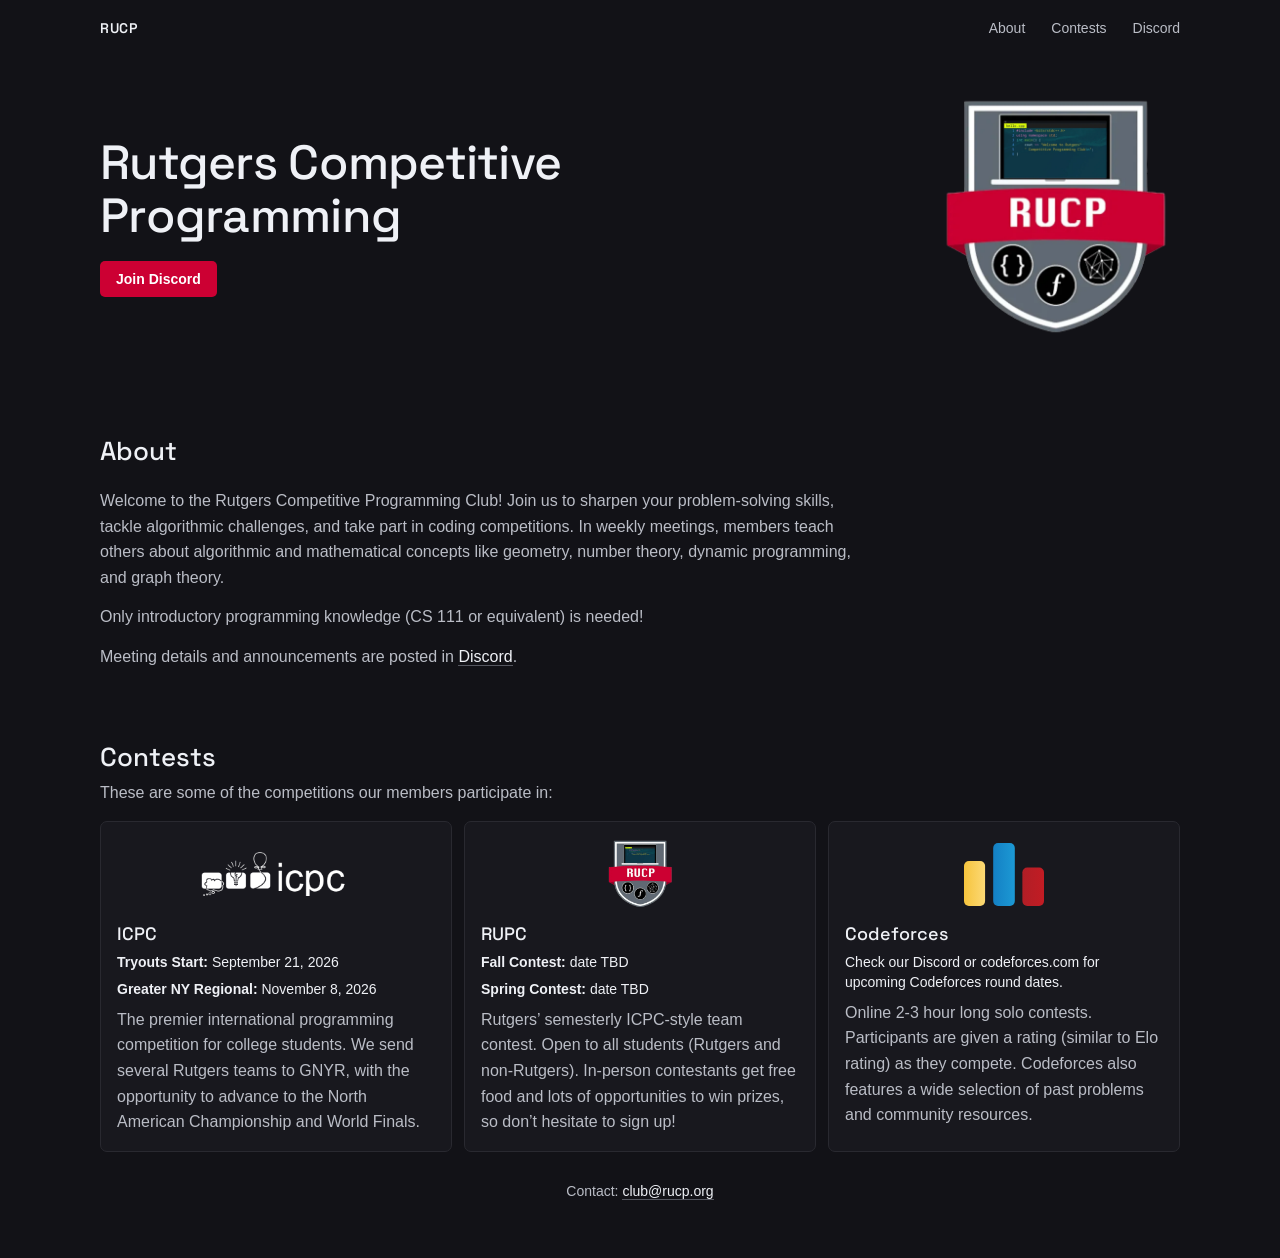
==== index.html @ 9b20d852 "initial commit" ====
<!doctype html>
<html lang="en">
	<head>
		<meta charset="UTF-8" />
		<meta name="viewport" content="width=device-width, initial-scale=1.0" />
		<meta name="theme-color" content="#121217" />
		<meta
			name="description"
			content="Rutgers Competitive Programming is the competitive programming club at Rutgers University."
		/>
		<title>Rutgers Competitive Programming</title>
		<link rel="preconnect" href="https://fonts.googleapis.com" />
		<link rel="preconnect" href="https://fonts.gstatic.com" crossorigin />
		<link
			href="https://fonts.googleapis.com/css2?family=Space+Grotesk:wght@400;500;600&display=swap"
			rel="stylesheet"
		/>
		<link rel="stylesheet" href="styles.css" />
	</head>
	<body>
		<a class="skip-link" href="#about">Skip to content</a>

		<header>
			<div class="header-inner">
				<a class="brand" href="#home">RUCP</a>
				<nav aria-label="Main navigation">
					<a href="#about">About</a>
					<a href="#contests">Contests</a>
					<a
						href="https://discord.gg/8FFPUr2ESP"
						target="_blank"
						rel="noreferrer"
						>Discord</a
					>
				</nav>
			</div>
		</header>

		<main>
			<section class="hero" id="home">
				<div class="hero-inner">
					<div class="hero-copy">
						<h1>Rutgers Competitive Programming</h1>
						<a
							class="button"
							href="https://discord.gg/8FFPUr2ESP"
							target="_blank"
							rel="noreferrer"
							>Join Discord</a
						>
					</div>
					<img class="hero-logo" src="assets/logo.webp" alt="RUCP logo" />
				</div>
			</section>

			<section class="about" id="about">
				<div class="content">
					<h2>About</h2>
					<p>
						Welcome to the Rutgers Competitive Programming Club! Join us to
						sharpen your problem-solving skills, tackle algorithmic challenges,
						and take part in coding competitions. In weekly meetings, members
						teach others about algorithmic and mathematical concepts like
						geometry, number theory, dynamic programming, and graph theory.
					</p>
					<p>
						Only introductory programming knowledge (CS 111 or equivalent) is
						needed!
					</p>
					<p>
						Meeting details and announcements are posted in
						<a
							class="text-link"
							href="https://discord.gg/8FFPUr2ESP"
							target="_blank"
							rel="noreferrer"
							>Discord</a
						>.
					</p>
				</div>
			</section>

			<section class="contests" id="contests">
				<div class="content">
					<h2>Contests</h2>
					<p class="contest-intro">
						These are some of the competitions our members participate in:
					</p>
					<div class="contest-list">
						<a
							class="contest-tile"
							href="https://gny.na.icpc.global"
							target="_blank"
							rel="noreferrer"
						>
							<span class="contest-logo"
								><img
									class="icpc-logo"
									src="assets/icpc-logo.png"
									alt="ICPC logo"
							/></span>
							<h3>ICPC</h3>
							<p>
								<strong>Tryouts Start:</strong>
								<time datetime="2026-09-21">September 21, 2026</time>
							</p>
							<p>
								<strong>Greater NY Regional:</strong>
								<time datetime="2026-11-08">November 8, 2026</time>
							</p>
							<p class="contest-description">
								The premier international programming competition for college
								students. We send several Rutgers teams to GNYR, with the
								opportunity to advance to the North American Championship and
								World Finals.
							</p>
						</a>
						<a
							class="contest-tile"
							href="https://contest.rucp.org"
							target="_blank"
							rel="noreferrer"
						>
							<span class="contest-logo"
								><img class="rupc-logo" src="assets/logo.webp" alt="RUCP logo"
							/></span>
							<h3>RUPC</h3>
							<p><strong>Fall Contest:</strong> date TBD</p>
							<p><strong>Spring Contest:</strong> date TBD</p>
							<p class="contest-description">
								Rutgers&rsquo; semesterly ICPC-style team contest. Open to all
								students (Rutgers and non-Rutgers). In-person contestants get
								free food and lots of opportunities to win prizes, so
								don&rsquo;t hesitate to sign up!
							</p>
						</a>
						<a
							class="contest-tile"
							href="https://codeforces.com/contests"
							target="_blank"
							rel="noreferrer"
						>
							<span class="contest-logo"
								><img
									class="codeforces-logo"
									src="assets/codeforces-bars.svg"
									alt="Codeforces logo"
							/></span>
							<h3>Codeforces</h3>
							<p>
								Check our Discord or codeforces.com for upcoming Codeforces
								round dates.
							</p>
							<p class="contest-description">
								Online 2-3 hour long solo contests. Participants are given a
								rating (similar to Elo rating) as they compete. Codeforces also
								features a wide selection of past problems and community
								resources.
							</p>
						</a>
					</div>
					<p class="contact-email">
						Contact:
						<a class="text-link" href="mailto:club@rucp.org">club@rucp.org</a>
					</p>
				</div>
			</section>
		</main>
	</body>
</html>
---- styles.css ----
:root {
  --dark: #121217;
  --text: #babdc6;
  --heading: #eff1f6;
  --scarlet: #cc0033;
  --display: 'Space Grotesk', Arial, sans-serif;
  --body: Arial, Helvetica, sans-serif;
}

* {
  box-sizing: border-box;
}

html {
  scroll-behavior: smooth;
}

body {
  margin: 0;
  color: var(--text);
  background: var(--dark);
  font-family: var(--body);
  -webkit-font-smoothing: antialiased;
}

a {
  color: inherit;
  text-decoration: none;
}

.skip-link {
  position: fixed;
  top: 10px;
  left: 10px;
  z-index: 10;
  padding: 8px 12px;
  color: var(--dark);
  background: var(--heading);
  transform: translateY(-150%);
}

.skip-link:focus {
  transform: translateY(0);
}

.header-inner,
.hero-inner,
.content {
  width: min(1080px, calc(100% - 64px));
  margin: 0 auto;
}

.header-inner {
  height: 56px;
  display: flex;
  align-items: center;
  justify-content: space-between;
}

.brand {
  color: var(--heading);
  font-family: var(--display);
  font-size: 14px;
  font-weight: 600;
  letter-spacing: 0.04em;
}

nav {
  display: flex;
  gap: 26px;
  font-size: 14px;
}

nav a:hover,
nav a:focus-visible {
  color: var(--heading);
}

.hero-inner {
  min-height: 300px;
  padding: 36px 0 44px;
  display: grid;
  grid-template-columns: minmax(0, 1fr) 250px;
  align-items: center;
  gap: 40px;
}

h1,
h2 {
  margin: 0;
  color: var(--heading);
  font-family: var(--display);
  font-weight: 500;
}

h1 {
  max-width: 720px;
  font-size: 48px;
  line-height: 1.1;
  letter-spacing: -0.015em;
}

.button {
  width: fit-content;
  margin-top: 18px;
  padding: 10px 16px;
  display: flex;
  align-items: center;
  justify-content: center;
  color: white;
  background: var(--scarlet);
  border-radius: 5px;
  font-size: 14px;
  font-weight: 600;
}

.button:hover,
.button:focus-visible {
  background: #eb174c;
}

.hero-logo {
  width: 250px;
  height: 250px;
  display: block;
  object-fit: contain;
}

.about {
  padding: 48px 0 56px;
}

.contests {
  padding: 0 0 56px;
}

h2 {
  margin-bottom: 20px;
  font-size: 26px;
}

.content p {
  max-width: 760px;
  margin: 0 0 14px;
  color: var(--text);
  font-size: 16px;
  line-height: 1.6;
}

.contests h2 {
  margin-bottom: 6px;
}

.content .contest-intro {
  margin-bottom: 16px;
}

.contest-list {
  max-width: 1080px;
  display: grid;
  grid-template-columns: repeat(3, minmax(0, 1fr));
  gap: 12px;
}

.contest-tile {
  min-width: 0;
  padding: 16px;
  background: #18181e;
  border: 1px solid #292930;
  border-radius: 7px;
}

.contest-logo {
  height: 72px;
  display: flex;
  align-items: center;
  justify-content: center;
}

.contest-logo img {
  display: block;
  object-fit: contain;
}

.icpc-logo {
  width: 150px;
  max-width: 100%;
}

.rupc-logo {
  width: 72px;
  height: 72px;
}

.codeforces-logo {
  width: 80px;
  max-width: 100%;
  height: 63px;
}

.contest-list h3 {
  margin: 12px 0 5px;
  color: var(--heading);
  font-family: var(--display);
  font-size: 18px;
  font-weight: 500;
}

.contest-tile:hover h3,
.contest-tile:focus-visible h3 {
  color: var(--scarlet);
}

.contest-list p {
  margin: 7px 0 0;
  color: var(--heading);
  font-size: 14px;
  line-height: 1.45;
}

.contest-list p.contest-description {
  color: var(--text);
  font-size: 16px;
  line-height: 1.6;
}

.contest-list time {
  color: inherit;
  font-size: inherit;
}

.content .contact-email {
  max-width: none;
  margin: 28px 0 0;
  text-align: center;
  font-size: 14px;
}

.text-link {
  color: var(--heading);
  border-bottom: 1px solid #555760;
}

.text-link:hover,
.text-link:focus-visible {
  color: var(--scarlet);
  border-color: var(--scarlet);
}

@media (max-width: 760px) {
  .hero-inner {
    grid-template-columns: 1fr;
    gap: 35px;
  }

  .hero-logo {
    width: 150px;
    height: 150px;
  }
}

@media (max-width: 900px) {
  .contest-list {
    grid-template-columns: repeat(2, minmax(0, 1fr));
  }
}

@media (max-width: 560px) {
  .header-inner,
  .hero-inner,
  .content {
    width: calc(100% - 40px);
  }

  .hero-inner {
    min-height: 280px;
    padding: 32px 0 40px;
  }

  h1 {
    font-size: 40px;
  }

  .about {
    padding: 44px 0 50px;
  }

  .contests {
    padding-bottom: 50px;
  }

  .contest-list {
    grid-template-columns: 1fr;
  }
}
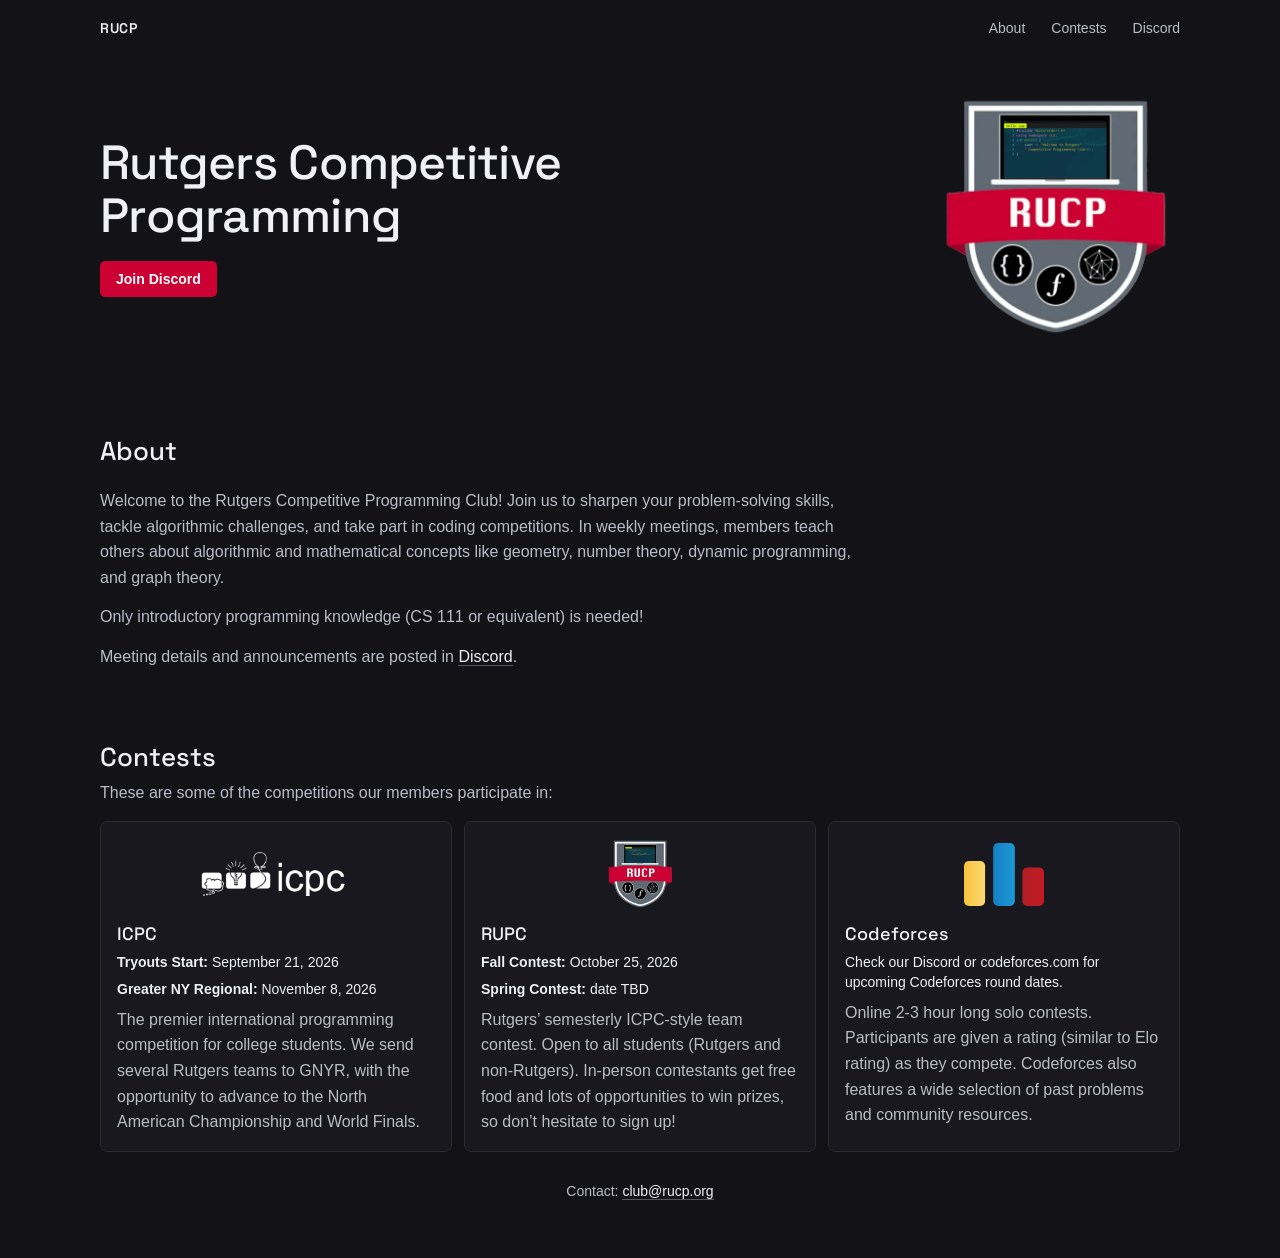
==== commit c4b34c69: "add fall contest date" ====
--- a/index.html
+++ b/index.html
@@ -125,7 +125,10 @@
 								><img class="rupc-logo" src="assets/logo.webp" alt="RUCP logo"
 							/></span>
 							<h3>RUPC</h3>
-							<p><strong>Fall Contest:</strong> date TBD</p>
+							<p>
+								<strong>Fall Contest:</strong>
+								<time datetime="2026-10-25">October 25, 2026</time>
+							</p>
 							<p><strong>Spring Contest:</strong> date TBD</p>
 							<p class="contest-description">
 								Rutgers&rsquo; semesterly ICPC-style team contest. Open to all
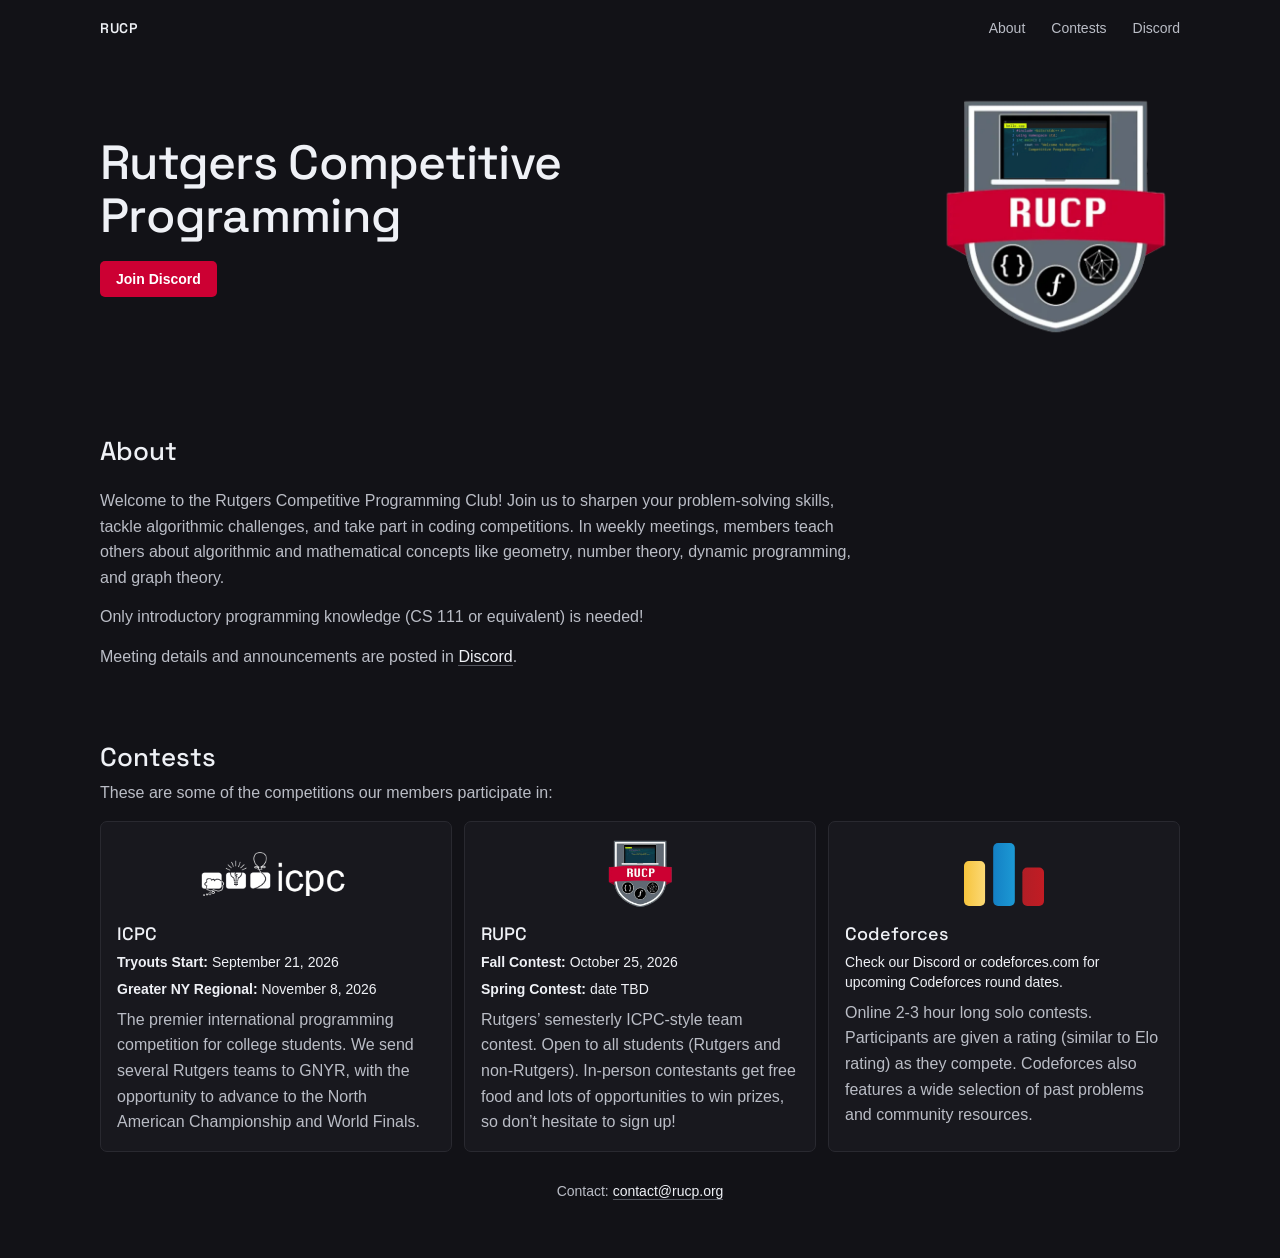
==== commit 84352650: "fix club email" ====
--- a/index.html
+++ b/index.html
@@ -164,7 +164,7 @@
 					</div>
 					<p class="contact-email">
 						Contact:
-						<a class="text-link" href="mailto:club@rucp.org">club@rucp.org</a>
+						<a class="text-link" href="mailto:contact@rucp.org">contact@rucp.org</a>
 					</p>
 				</div>
 			</section>
